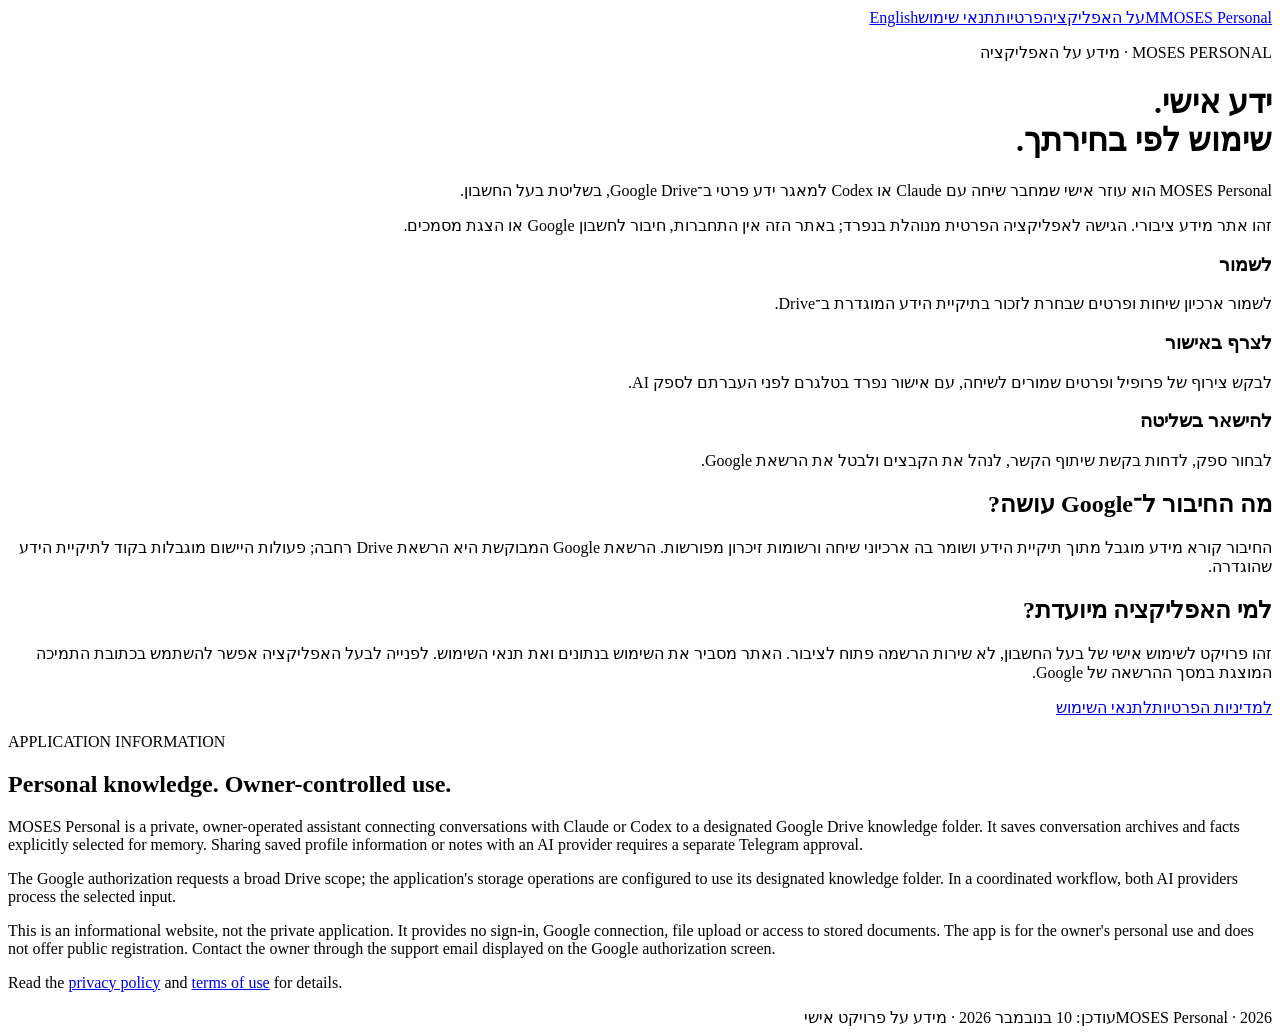
==== index.html @ d930d483 "Initialize MOSES Personal information website" ====
<!doctype html><html lang="he" dir="rtl"><head><meta charset="utf-8"><meta name="viewport" content="width=device-width,initial-scale=1"><title>מידע על האפליקציה | MOSES Personal</title><meta name="description" content="MOSES Personal — מידע על עוזר אישי עם אחסון ידע ב־Google Drive."><link rel="icon" href="/favicon.svg" type="image/svg+xml"><link rel="stylesheet" href="/styles.css"></head><body><header><nav aria-label="ניווט ראשי"><a class="brand" href="/"><span aria-hidden="true">M</span>MOSES Personal</a><a href="/" aria-current="page">על האפליקציה</a><a href="/privacy/">פרטיות</a><a href="/terms/">תנאי שימוש</a><a href="#english" lang="en">English</a></nav></header><main><p class="eyebrow">MOSES PERSONAL · מידע על האפליקציה</p><h1>ידע אישי.<br>שימוש לפי בחירתך.</h1><p class="lead">MOSES Personal הוא עוזר אישי שמחבר שיחה עם Claude או Codex למאגר ידע פרטי ב־Google Drive, בשליטת בעל החשבון.</p><div class="notice">זהו אתר מידע ציבורי. הגישה לאפליקציה הפרטית מנוהלת בנפרד; באתר הזה אין התחברות, חיבור לחשבון Google או הצגת מסמכים.</div><div class="grid"><section class="card"><h3>לשמור</h3><p>לשמור ארכיון שיחות ופרטים שבחרת לזכור בתיקיית הידע המוגדרת ב־Drive.</p></section><section class="card"><h3>לצרף באישור</h3><p>לבקש צירוף של פרופיל ופרטים שמורים לשיחה, עם אישור נפרד בטלגרם לפני העברתם לספק AI.</p></section><section class="card"><h3>להישאר בשליטה</h3><p>לבחור ספק, לדחות בקשת שיתוף הקשר, לנהל את הקבצים ולבטל את הרשאת Google.</p></section></div><section class="body-copy"><h2>מה החיבור ל־Google עושה?</h2><p>החיבור קורא מידע מוגבל מתוך תיקיית הידע ושומר בה ארכיוני שיחה ורשומות זיכרון מפורשות. הרשאת Google המבוקשת היא הרשאת Drive רחבה; פעולות היישום מוגבלות בקוד לתיקיית הידע שהוגדרה.</p><h2>למי האפליקציה מיועדת?</h2><p>זהו פרויקט לשימוש אישי של בעל החשבון, לא שירות הרשמה פתוח לציבור. האתר מסביר את השימוש בנתונים ואת תנאי השימוש. לפנייה לבעל האפליקציה אפשר להשתמש בכתובת התמיכה המוצגת במסך ההרשאה של Google.</p><div class="links"><a href="/privacy/">למדיניות הפרטיות</a><a href="/terms/">לתנאי השימוש</a></div></section><section id="english" class="translation body-copy" lang="en" dir="ltr"><p class="eyebrow">APPLICATION INFORMATION</p><h2>Personal knowledge. Owner-controlled use.</h2><p>MOSES Personal is a private, owner-operated assistant connecting conversations with Claude or Codex to a designated Google Drive knowledge folder. It saves conversation archives and facts explicitly selected for memory. Sharing saved profile information or notes with an AI provider requires a separate Telegram approval.</p><p>The Google authorization requests a broad Drive scope; the application's storage operations are configured to use its designated knowledge folder. In a coordinated workflow, both AI providers process the selected input.</p><p>This is an informational website, not the private application. It provides no sign-in, Google connection, file upload or access to stored documents. The app is for the owner's personal use and does not offer public registration. Contact the owner through the support email displayed on the Google authorization screen.</p><p>Read the <a href="/privacy/">privacy policy</a> and <a href="/terms/">terms of use</a> for details.</p></section></main><footer><span dir="ltr">MOSES Personal · 2026</span><span>עודכן: 10 בנובמבר 2026 · מידע על פרויקט אישי</span></footer></body></html>
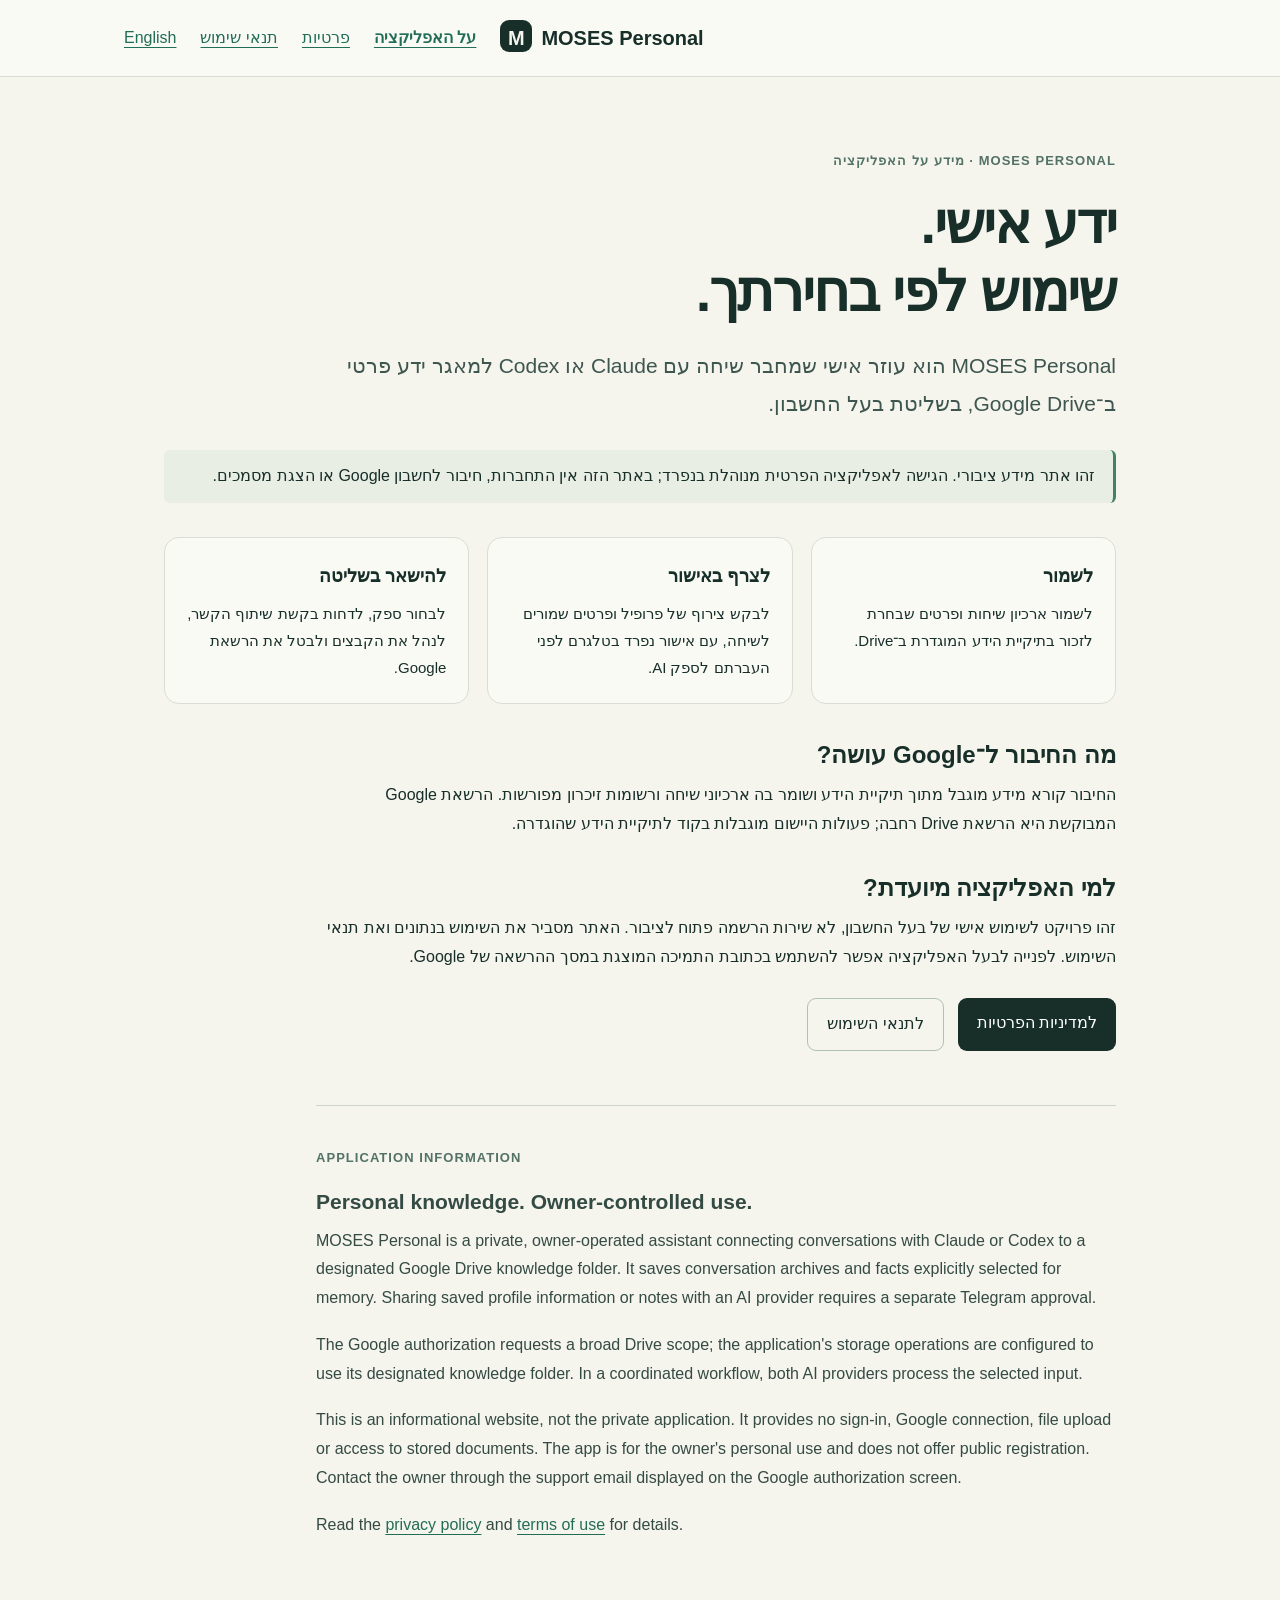
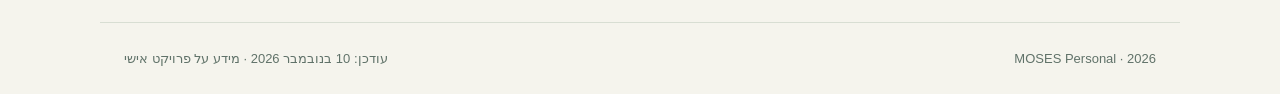
==== commit 10dc6427: "Add owner-requested Google site verification tag" ====
--- a/index.html
+++ b/index.html
@@ -1 +1 @@
-<!doctype html><html lang="he" dir="rtl"><head><meta charset="utf-8"><meta name="viewport" content="width=device-width,initial-scale=1"><title>מידע על האפליקציה | MOSES Personal</title><meta name="description" content="MOSES Personal — מידע על עוזר אישי עם אחסון ידע ב־Google Drive."><link rel="icon" href="/favicon.svg" type="image/svg+xml"><link rel="stylesheet" href="/styles.css"></head><body><header><nav aria-label="ניווט ראשי"><a class="brand" href="/"><span aria-hidden="true">M</span>MOSES Personal</a><a href="/" aria-current="page">על האפליקציה</a><a href="/privacy/">פרטיות</a><a href="/terms/">תנאי שימוש</a><a href="#english" lang="en">English</a></nav></header><main><p class="eyebrow">MOSES PERSONAL · מידע על האפליקציה</p><h1>ידע אישי.<br>שימוש לפי בחירתך.</h1><p class="lead">MOSES Personal הוא עוזר אישי שמחבר שיחה עם Claude או Codex למאגר ידע פרטי ב־Google Drive, בשליטת בעל החשבון.</p><div class="notice">זהו אתר מידע ציבורי. הגישה לאפליקציה הפרטית מנוהלת בנפרד; באתר הזה אין התחברות, חיבור לחשבון Google או הצגת מסמכים.</div><div class="grid"><section class="card"><h3>לשמור</h3><p>לשמור ארכיון שיחות ופרטים שבחרת לזכור בתיקיית הידע המוגדרת ב־Drive.</p></section><section class="card"><h3>לצרף באישור</h3><p>לבקש צירוף של פרופיל ופרטים שמורים לשיחה, עם אישור נפרד בטלגרם לפני העברתם לספק AI.</p></section><section class="card"><h3>להישאר בשליטה</h3><p>לבחור ספק, לדחות בקשת שיתוף הקשר, לנהל את הקבצים ולבטל את הרשאת Google.</p></section></div><section class="body-copy"><h2>מה החיבור ל־Google עושה?</h2><p>החיבור קורא מידע מוגבל מתוך תיקיית הידע ושומר בה ארכיוני שיחה ורשומות זיכרון מפורשות. הרשאת Google המבוקשת היא הרשאת Drive רחבה; פעולות היישום מוגבלות בקוד לתיקיית הידע שהוגדרה.</p><h2>למי האפליקציה מיועדת?</h2><p>זהו פרויקט לשימוש אישי של בעל החשבון, לא שירות הרשמה פתוח לציבור. האתר מסביר את השימוש בנתונים ואת תנאי השימוש. לפנייה לבעל האפליקציה אפשר להשתמש בכתובת התמיכה המוצגת במסך ההרשאה של Google.</p><div class="links"><a href="/privacy/">למדיניות הפרטיות</a><a href="/terms/">לתנאי השימוש</a></div></section><section id="english" class="translation body-copy" lang="en" dir="ltr"><p class="eyebrow">APPLICATION INFORMATION</p><h2>Personal knowledge. Owner-controlled use.</h2><p>MOSES Personal is a private, owner-operated assistant connecting conversations with Claude or Codex to a designated Google Drive knowledge folder. It saves conversation archives and facts explicitly selected for memory. Sharing saved profile information or notes with an AI provider requires a separate Telegram approval.</p><p>The Google authorization requests a broad Drive scope; the application's storage operations are configured to use its designated knowledge folder. In a coordinated workflow, both AI providers process the selected input.</p><p>This is an informational website, not the private application. It provides no sign-in, Google connection, file upload or access to stored documents. The app is for the owner's personal use and does not offer public registration. Contact the owner through the support email displayed on the Google authorization screen.</p><p>Read the <a href="/privacy/">privacy policy</a> and <a href="/terms/">terms of use</a> for details.</p></section></main><footer><span dir="ltr">MOSES Personal · 2026</span><span>עודכן: 10 בנובמבר 2026 · מידע על פרויקט אישי</span></footer></body></html>+<!doctype html><html lang="he" dir="rtl"><head><meta charset="utf-8"><meta name="viewport" content="width=device-width,initial-scale=1"><title>מידע על האפליקציה | MOSES Personal</title><meta name="description" content="MOSES Personal — מידע על עוזר אישי עם אחסון ידע ב־Google Drive."><link rel="icon" href="/favicon.svg" type="image/svg+xml"><link rel="stylesheet" href="/styles.css"><meta name="google-site-verification" content="Oqz3vAV2T1W1eN7Mkm5vU2GLt82wAgXSuOa9q32WyWU" /></head><body><header><nav aria-label="ניווט ראשי"><a class="brand" href="/"><span aria-hidden="true">M</span>MOSES Personal</a><a href="/" aria-current="page">על האפליקציה</a><a href="/privacy/">פרטיות</a><a href="/terms/">תנאי שימוש</a><a href="#english" lang="en">English</a></nav></header><main><p class="eyebrow">MOSES PERSONAL · מידע על האפליקציה</p><h1>ידע אישי.<br>שימוש לפי בחירתך.</h1><p class="lead">MOSES Personal הוא עוזר אישי שמחבר שיחה עם Claude או Codex למאגר ידע פרטי ב־Google Drive, בשליטת בעל החשבון.</p><div class="notice">זהו אתר מידע ציבורי. הגישה לאפליקציה הפרטית מנוהלת בנפרד; באתר הזה אין התחברות, חיבור לחשבון Google או הצגת מסמכים.</div><div class="grid"><section class="card"><h3>לשמור</h3><p>לשמור ארכיון שיחות ופרטים שבחרת לזכור בתיקיית הידע המוגדרת ב־Drive.</p></section><section class="card"><h3>לצרף באישור</h3><p>לבקש צירוף של פרופיל ופרטים שמורים לשיחה, עם אישור נפרד בטלגרם לפני העברתם לספק AI.</p></section><section class="card"><h3>להישאר בשליטה</h3><p>לבחור ספק, לדחות בקשת שיתוף הקשר, לנהל את הקבצים ולבטל את הרשאת Google.</p></section></div><section class="body-copy"><h2>מה החיבור ל־Google עושה?</h2><p>החיבור קורא מידע מוגבל מתוך תיקיית הידע ושומר בה ארכיוני שיחה ורשומות זיכרון מפורשות. הרשאת Google המבוקשת היא הרשאת Drive רחבה; פעולות היישום מוגבלות בקוד לתיקיית הידע שהוגדרה.</p><h2>למי האפליקציה מיועדת?</h2><p>זהו פרויקט לשימוש אישי של בעל החשבון, לא שירות הרשמה פתוח לציבור. האתר מסביר את השימוש בנתונים ואת תנאי השימוש. לפנייה לבעל האפליקציה אפשר להשתמש בכתובת התמיכה המוצגת במסך ההרשאה של Google.</p><div class="links"><a href="/privacy/">למדיניות הפרטיות</a><a href="/terms/">לתנאי השימוש</a></div></section><section id="english" class="translation body-copy" lang="en" dir="ltr"><p class="eyebrow">APPLICATION INFORMATION</p><h2>Personal knowledge. Owner-controlled use.</h2><p>MOSES Personal is a private, owner-operated assistant connecting conversations with Claude or Codex to a designated Google Drive knowledge folder. It saves conversation archives and facts explicitly selected for memory. Sharing saved profile information or notes with an AI provider requires a separate Telegram approval.</p><p>The Google authorization requests a broad Drive scope; the application's storage operations are configured to use its designated knowledge folder. In a coordinated workflow, both AI providers process the selected input.</p><p>This is an informational website, not the private application. It provides no sign-in, Google connection, file upload or access to stored documents. The app is for the owner's personal use and does not offer public registration. Contact the owner through the support email displayed on the Google authorization screen.</p><p>Read the <a href="/privacy/">privacy policy</a> and <a href="/terms/">terms of use</a> for details.</p></section></main><footer><span dir="ltr">MOSES Personal · 2026</span><span>עודכן: 10 בנובמבר 2026 · מידע על פרויקט אישי</span></footer></body></html>
--- a/styles.css
+++ b/styles.css
@@ -0,0 +1 @@
+*{box-sizing:border-box}html{scroll-behavior:smooth}body{margin:0;background:#f5f4ed;color:#172e29;font-family:Segoe UI,Arial,sans-serif;line-height:1.8}a{color:#216d57;text-underline-offset:4px}a:hover{color:#113e32}header{border-bottom:1px solid #d8ded3;background:#fafaf5}nav{max-width:1080px;margin:auto;padding:20px 24px;display:flex;align-items:center;gap:24px;flex-wrap:wrap}.brand{font-weight:750;font-size:20px;text-decoration:none;color:#172e29;direction:ltr;margin-inline-end:auto}.brand span{display:inline-grid;place-items:center;width:32px;height:32px;border-radius:9px;background:#172e29;color:#f5f4ed;margin-right:9px}nav a[aria-current=page]{font-weight:700}main{max-width:1000px;margin:auto;padding:62px 24px 40px}.eyebrow{font-size:13px;letter-spacing:.08em;font-weight:650;color:#537267}h1{font-size:clamp(32px,5vw,56px);line-height:1.2;letter-spacing:-.035em;margin:14px 0 22px;max-width:830px}h2{font-size:24px;line-height:1.4;margin:32px 0 10px}h3{font-size:18px;margin:0 0 7px}.lead{font-size:21px;max-width:770px;color:#3e5650}.notice{border-inline-start:3px solid #43826a;padding:12px 18px;margin:28px 0;background:#e9eee4;border-radius:6px}.grid{display:grid;grid-template-columns:repeat(3,1fr);gap:18px;margin:34px 0}.card{border:1px solid #d8ded3;padding:22px;border-radius:15px;background:#fafaf5}.card p{font-size:15px;margin:0}.body-copy{max-width:800px}.translation{border-top:1px solid #cdd7cc;margin-top:54px;padding-top:30px;color:#344b44}.translation h2:first-of-type{margin-top:0}.translation h2{font-size:21px}.translation h1{font-size:36px}p,ul{margin:10px 0 18px}li{margin:7px 0}.links{display:flex;gap:14px;flex-wrap:wrap;margin:26px 0}.links a{background:#172e29;color:#fff;padding:11px 19px;border-radius:9px;text-decoration:none}.links a+ a{background:transparent;border:1px solid #afc2b7;color:#172e29}footer{max-width:1080px;margin:24px auto 0;padding:24px;border-top:1px solid #d8ded3;color:#607269;font-size:13px;display:flex;gap:18px;justify-content:space-between;flex-wrap:wrap}:focus-visible{outline:3px solid #b77c24;outline-offset:5px}::selection{background:#d0e4bb}@media(max-width:650px){nav{gap:13px;padding:16px 18px}.brand{width:100%;margin:0}main{padding:34px 18px}.grid{grid-template-columns:1fr;gap:12px}.lead{font-size:18px}.card{padding:18px}.translation{margin-top:35px}footer{margin-inline:18px;padding-inline:0}}
